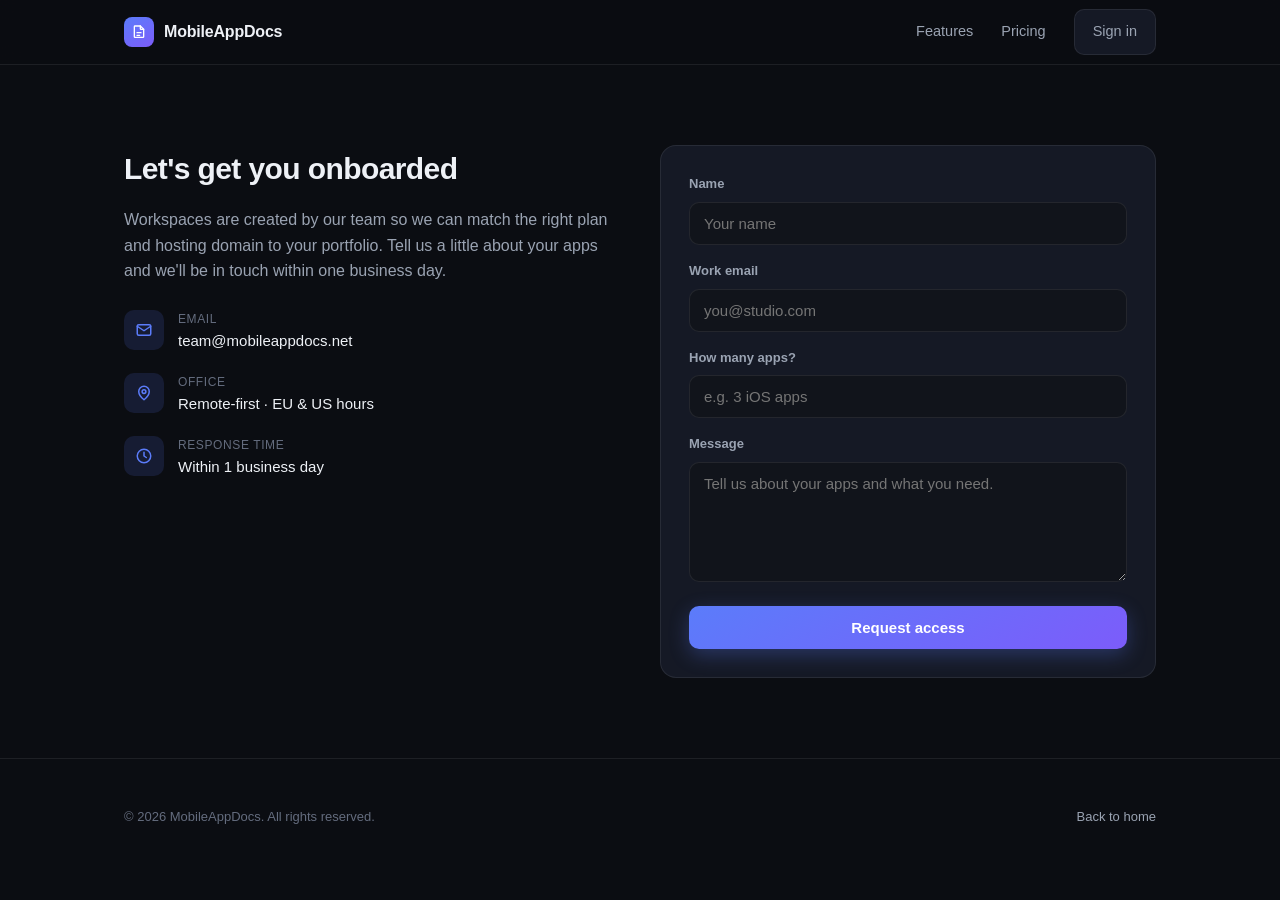
==== contact/index.html @ da7b7e93 "init: MobileAppDocs marketing site (apex)" ====
<!DOCTYPE html>
<html lang="en">
<head>
<meta charset="UTF-8">
<meta name="viewport" content="width=device-width, initial-scale=1">
<title>Contact &amp; request access — MobileAppDocs</title>
<link rel="stylesheet" href="/assets/style.css">
</head>
<body>

<nav class="nav">
  <div class="wrap nav-inner">
    <a class="brand" href="/">
      <span class="logo-mark"><svg width="16" height="16" viewBox="0 0 24 24" fill="none" stroke="#fff" stroke-width="2" stroke-linecap="round" stroke-linejoin="round"><path d="M14 3v4a1 1 0 001 1h4"/><path d="M6 3h8l5 5v11a1 1 0 01-1 1H6a1 1 0 01-1-1V4a1 1 0 011-1z"/><path d="M9 13h6M9 17h4"/></svg></span>
      MobileAppDocs
    </a>
    <div class="nav-links">
      <a href="/#features" class="hide-sm">Features</a>
      <a href="/#pricing" class="hide-sm">Pricing</a>
      <a class="btn" href="/login/">Sign in</a>
    </div>
  </div>
</nav>

<section>
  <div class="wrap">
    <div class="contact-grid">
      <div class="contact-info">
        <h2>Let's get you onboarded</h2>
        <p>Workspaces are created by our team so we can match the right plan and hosting domain to your portfolio. Tell us a little about your apps and we'll be in touch within one business day.</p>

        <div class="contact-item">
          <div class="ico"><svg width="18" height="18" viewBox="0 0 24 24" fill="none" stroke="currentColor" stroke-width="2" stroke-linecap="round" stroke-linejoin="round"><rect x="3" y="5" width="18" height="14" rx="2"/><path d="M3 7l9 6 9-6"/></svg></div>
          <div>
            <div class="lbl">Email</div>
            <div class="val">team@mobileappdocs.net</div>
          </div>
        </div>
        <div class="contact-item">
          <div class="ico"><svg width="18" height="18" viewBox="0 0 24 24" fill="none" stroke="currentColor" stroke-width="2" stroke-linecap="round" stroke-linejoin="round"><path d="M12 21s-7-5.5-7-11a7 7 0 0114 0c0 5.5-7 11-7 11z"/><circle cx="12" cy="10" r="2.5"/></svg></div>
          <div>
            <div class="lbl">Office</div>
            <div class="val">Remote-first · EU &amp; US hours</div>
          </div>
        </div>
        <div class="contact-item">
          <div class="ico"><svg width="18" height="18" viewBox="0 0 24 24" fill="none" stroke="currentColor" stroke-width="2" stroke-linecap="round" stroke-linejoin="round"><circle cx="12" cy="12" r="9"/><path d="M12 7v5l3 2"/></svg></div>
          <div>
            <div class="lbl">Response time</div>
            <div class="val">Within 1 business day</div>
          </div>
        </div>
      </div>

      <div class="contact-box">
        <div class="alert" id="alert" style="background:rgba(54,211,153,0.1);border-color:rgba(54,211,153,0.3);color:#7ce0b8;">Thanks — your request is in. We'll email you shortly.</div>
        <form id="contactForm" novalidate>
          <div class="field">
            <label for="name">Name</label>
            <input type="text" id="name" placeholder="Your name" required>
          </div>
          <div class="field">
            <label for="cemail">Work email</label>
            <input type="email" id="cemail" placeholder="you@studio.com" required>
          </div>
          <div class="field">
            <label for="apps">How many apps?</label>
            <input type="text" id="apps" placeholder="e.g. 3 iOS apps">
          </div>
          <div class="field">
            <label for="msg">Message</label>
            <textarea class="textarea" id="msg" placeholder="Tell us about your apps and what you need."></textarea>
          </div>
          <button type="submit" class="btn btn-primary btn-block">Request access</button>
        </form>
      </div>
    </div>
  </div>
</section>

<footer>
  <div class="wrap">
    <div class="foot-bottom" style="border:none;padding-top:0;">
      <span>© 2026 MobileAppDocs. All rights reserved.</span>
      <span><a href="/" style="color:var(--muted);">Back to home</a></span>
    </div>
  </div>
</footer>

<script>
  var form = document.getElementById('contactForm');
  var alertBox = document.getElementById('alert');
  form.addEventListener('submit', function (e) {
    e.preventDefault();
    var name = document.getElementById('name').value.trim();
    var email = document.getElementById('cemail').value.trim();
    if (!name || !email) { return; }
    alertBox.classList.add('show');
    form.reset();
    alertBox.scrollIntoView({ behavior: 'smooth', block: 'center' });
  });
</script>

</body>
</html>
---- assets/style.css ----
:root {
  --bg: #0b0d12;
  --bg-soft: #11141b;
  --panel: #151925;
  --panel-2: #1b2030;
  --line: rgba(255, 255, 255, 0.08);
  --line-soft: rgba(255, 255, 255, 0.05);
  --text: #eef1f6;
  --muted: #9aa3b2;
  --faint: #646c7e;
  --accent: #5b7cfa;
  --accent-2: #7c5cfa;
  --accent-soft: rgba(91, 124, 250, 0.14);
  --ok: #36d399;
  --radius: 14px;
  --maxw: 1080px;
  --font: -apple-system, BlinkMacSystemFont, "Segoe UI", Inter, Roboto, sans-serif;
}

* { box-sizing: border-box; }

html { scroll-behavior: smooth; }

body {
  margin: 0;
  font-family: var(--font);
  background: var(--bg);
  color: var(--text);
  line-height: 1.6;
  -webkit-font-smoothing: antialiased;
}

a { color: inherit; text-decoration: none; }

.wrap { max-width: var(--maxw); margin: 0 auto; padding: 0 24px; }

/* ---- nav ---- */
.nav {
  position: sticky;
  top: 0;
  z-index: 50;
  background: rgba(11, 13, 18, 0.82);
  backdrop-filter: saturate(140%) blur(12px);
  border-bottom: 1px solid var(--line);
}

.nav-inner {
  display: flex;
  align-items: center;
  justify-content: space-between;
  height: 64px;
}

.brand {
  display: flex;
  align-items: center;
  gap: 10px;
  font-weight: 700;
  font-size: 16px;
  letter-spacing: -0.2px;
}

.logo-mark {
  width: 30px;
  height: 30px;
  border-radius: 8px;
  background: linear-gradient(150deg, var(--accent), var(--accent-2));
  display: flex;
  align-items: center;
  justify-content: center;
  flex-shrink: 0;
}

.nav-links { display: flex; align-items: center; gap: 28px; }
.nav-links a { color: var(--muted); font-size: 14.5px; font-weight: 500; transition: color 0.15s; }
.nav-links a:hover { color: var(--text); }

.btn {
  display: inline-flex;
  align-items: center;
  justify-content: center;
  gap: 8px;
  border: 1px solid var(--line);
  background: var(--panel);
  color: var(--text);
  font-family: var(--font);
  font-size: 14.5px;
  font-weight: 600;
  padding: 10px 18px;
  border-radius: 10px;
  cursor: pointer;
  transition: background 0.15s, border-color 0.15s, transform 0.08s;
}

.btn:hover { background: var(--panel-2); }
.btn:active { transform: translateY(1px); }

.btn-primary {
  background: linear-gradient(150deg, var(--accent), var(--accent-2));
  border: none;
  color: #fff;
  box-shadow: 0 6px 20px rgba(91, 124, 250, 0.3);
}
.btn-primary:hover { filter: brightness(1.06); background: linear-gradient(150deg, var(--accent), var(--accent-2)); }

.btn-block { width: 100%; padding: 13px; font-size: 15px; }

/* ---- hero ---- */
.hero {
  position: relative;
  padding: 92px 0 72px;
  text-align: center;
  overflow: hidden;
}

.hero::before {
  content: "";
  position: absolute;
  top: -160px;
  left: 50%;
  width: 760px;
  height: 480px;
  transform: translateX(-50%);
  background: radial-gradient(closest-side, rgba(91, 124, 250, 0.18), transparent);
  pointer-events: none;
}

.pill {
  display: inline-flex;
  align-items: center;
  gap: 8px;
  font-size: 13px;
  font-weight: 600;
  color: var(--muted);
  background: var(--panel);
  border: 1px solid var(--line);
  padding: 6px 14px;
  border-radius: 999px;
  margin-bottom: 26px;
}

.pill .dot { width: 7px; height: 7px; border-radius: 50%; background: var(--ok); box-shadow: 0 0 8px var(--ok); }

h1 {
  font-size: 52px;
  line-height: 1.08;
  letter-spacing: -1.5px;
  margin: 0 auto 20px;
  max-width: 760px;
  font-weight: 800;
}

h1 .grad {
  background: linear-gradient(120deg, var(--accent), var(--accent-2));
  -webkit-background-clip: text;
  background-clip: text;
  -webkit-text-fill-color: transparent;
}

.sub {
  font-size: 19px;
  color: var(--muted);
  max-width: 600px;
  margin: 0 auto 34px;
}

.hero-cta { display: flex; gap: 12px; justify-content: center; flex-wrap: wrap; }

.hero-note { margin-top: 18px; font-size: 13px; color: var(--faint); }

/* ---- logos strip ---- */
.trust { padding: 36px 0; border-top: 1px solid var(--line-soft); border-bottom: 1px solid var(--line-soft); }
.trust-label { text-align: center; font-size: 12px; letter-spacing: 1.4px; text-transform: uppercase; color: var(--faint); margin-bottom: 20px; }
.trust-row { display: flex; flex-wrap: wrap; gap: 14px; justify-content: center; }
.trust-chip {
  font-size: 13px; font-weight: 600; color: var(--muted);
  border: 1px solid var(--line); border-radius: 8px; padding: 8px 16px; background: var(--bg-soft);
}

/* ---- sections ---- */
section { padding: 80px 0; }
.section-head { text-align: center; max-width: 620px; margin: 0 auto 52px; }
.section-head h2 { font-size: 34px; letter-spacing: -0.8px; margin: 0 0 14px; font-weight: 800; }
.section-head p { font-size: 17px; color: var(--muted); margin: 0; }

.grid { display: grid; grid-template-columns: repeat(3, 1fr); gap: 18px; }

.card {
  background: var(--panel);
  border: 1px solid var(--line);
  border-radius: var(--radius);
  padding: 26px;
}

.card .ico {
  width: 42px; height: 42px; border-radius: 11px;
  background: var(--accent-soft); color: var(--accent);
  display: flex; align-items: center; justify-content: center;
  margin-bottom: 16px;
}

.card h3 { font-size: 17px; margin: 0 0 8px; font-weight: 700; }
.card p { font-size: 14.5px; color: var(--muted); margin: 0; }

/* ---- steps ---- */
.steps { display: grid; grid-template-columns: repeat(3, 1fr); gap: 18px; counter-reset: step; }
.step { padding: 26px; border: 1px solid var(--line); border-radius: var(--radius); background: var(--bg-soft); position: relative; }
.step::before {
  counter-increment: step; content: counter(step);
  display: flex; align-items: center; justify-content: center;
  width: 32px; height: 32px; border-radius: 9px; margin-bottom: 14px;
  background: linear-gradient(150deg, var(--accent), var(--accent-2)); color: #fff; font-weight: 700; font-size: 15px;
}
.step h3 { font-size: 16px; margin: 0 0 7px; }
.step p { font-size: 14px; color: var(--muted); margin: 0; }

/* ---- pricing ---- */
.prices { display: grid; grid-template-columns: repeat(3, 1fr); gap: 18px; align-items: stretch; }
.price {
  border: 1px solid var(--line); border-radius: var(--radius); padding: 30px; background: var(--panel);
  display: flex; flex-direction: column;
}
.price.feature { border-color: var(--accent); box-shadow: 0 12px 40px rgba(91, 124, 250, 0.16); position: relative; }
.price .tag { position: absolute; top: 18px; right: 18px; font-size: 11px; font-weight: 700; letter-spacing: 0.6px; text-transform: uppercase; color: var(--accent); background: var(--accent-soft); padding: 4px 10px; border-radius: 999px; }
.price .name { font-size: 14px; font-weight: 700; letter-spacing: 0.4px; text-transform: uppercase; color: var(--muted); }
.price .amt { font-size: 40px; font-weight: 800; letter-spacing: -1px; margin: 12px 0 4px; }
.price .amt span { font-size: 15px; font-weight: 500; color: var(--faint); }
.price .desc { font-size: 14px; color: var(--muted); margin: 0 0 20px; min-height: 40px; }
.price ul { list-style: none; padding: 0; margin: 0 0 24px; flex: 1; }
.price li { font-size: 14px; color: var(--muted); padding: 7px 0 7px 26px; position: relative; }
.price li::before { content: "✓"; position: absolute; left: 0; color: var(--ok); font-weight: 700; }

/* ---- cta band ---- */
.band { text-align: center; padding: 76px 0; }
.band h2 { font-size: 34px; letter-spacing: -0.8px; margin: 0 0 14px; font-weight: 800; }
.band p { font-size: 17px; color: var(--muted); margin: 0 0 28px; }

/* ---- footer ---- */
footer { border-top: 1px solid var(--line); padding: 48px 0 60px; }
.foot-top { display: flex; justify-content: space-between; gap: 40px; flex-wrap: wrap; margin-bottom: 36px; }
.foot-brand { max-width: 280px; }
.foot-brand p { font-size: 14px; color: var(--muted); margin: 14px 0 0; }
.foot-cols { display: flex; gap: 64px; flex-wrap: wrap; }
.foot-col h4 { font-size: 12px; letter-spacing: 1px; text-transform: uppercase; color: var(--faint); margin: 0 0 14px; }
.foot-col a { display: block; font-size: 14px; color: var(--muted); padding: 5px 0; transition: color 0.15s; }
.foot-col a:hover { color: var(--text); }
.foot-bottom { display: flex; justify-content: space-between; gap: 16px; flex-wrap: wrap; padding-top: 28px; border-top: 1px solid var(--line-soft); font-size: 13px; color: var(--faint); }

/* ---- auth pages ---- */
.auth-shell { min-height: 100vh; display: flex; align-items: center; justify-content: center; padding: 40px 24px; }
.auth-card { width: 100%; max-width: 400px; }
.auth-card .brand { justify-content: center; margin-bottom: 28px; }
.auth-box { background: var(--panel); border: 1px solid var(--line); border-radius: 16px; padding: 32px; }
.auth-box h1 { font-size: 23px; letter-spacing: -0.4px; text-align: center; margin: 0 0 6px; }
.auth-box .lead { text-align: center; color: var(--muted); font-size: 14.5px; margin: 0 0 26px; }
.field { margin-bottom: 16px; }
.field label { display: block; font-size: 13px; font-weight: 600; color: var(--muted); margin-bottom: 7px; }
.field input {
  width: 100%; background: var(--bg-soft); border: 1px solid var(--line); border-radius: 10px;
  color: var(--text); font-family: var(--font); font-size: 15px; padding: 12px 14px; outline: none;
  transition: border-color 0.15s;
}
.field input:focus { border-color: var(--accent); }
.row-between { display: flex; align-items: center; justify-content: space-between; margin-bottom: 22px; font-size: 13.5px; }
.row-between label { display: flex; align-items: center; gap: 7px; color: var(--muted); cursor: pointer; }
.row-between a { color: var(--accent); font-weight: 600; }
.auth-alt { text-align: center; font-size: 14px; color: var(--muted); margin-top: 22px; }
.auth-alt a { color: var(--accent); font-weight: 600; }
.alert {
  display: none; background: rgba(255, 99, 99, 0.1); border: 1px solid rgba(255, 99, 99, 0.3);
  color: #ff9a9a; font-size: 13.5px; border-radius: 10px; padding: 11px 14px; margin-bottom: 18px;
}
.alert.show { display: block; }
.legal-foot { text-align: center; margin-top: 24px; font-size: 12.5px; color: var(--faint); }
.legal-foot a { color: var(--muted); }

/* ---- contact ---- */
.contact-grid { display: grid; grid-template-columns: 1fr 1fr; gap: 40px; align-items: start; }
.contact-info h2 { font-size: 30px; letter-spacing: -0.6px; margin: 0 0 14px; }
.contact-info p { font-size: 16px; color: var(--muted); margin: 0 0 26px; }
.contact-item { display: flex; gap: 14px; margin-bottom: 20px; }
.contact-item .ico { width: 40px; height: 40px; border-radius: 10px; background: var(--accent-soft); color: var(--accent); display: flex; align-items: center; justify-content: center; flex-shrink: 0; }
.contact-item .lbl { font-size: 12px; text-transform: uppercase; letter-spacing: 0.6px; color: var(--faint); }
.contact-item .val { font-size: 15px; color: var(--text); font-weight: 500; }
.contact-box { background: var(--panel); border: 1px solid var(--line); border-radius: 16px; padding: 28px; }
.textarea { width: 100%; min-height: 120px; resize: vertical; background: var(--bg-soft); border: 1px solid var(--line); border-radius: 10px; color: var(--text); font-family: var(--font); font-size: 15px; padding: 12px 14px; outline: none; }
.textarea:focus { border-color: var(--accent); }

/* ---- doc pages (privacy/support) ---- */
.doc { max-width: 720px; margin: 0 auto; padding: 56px 24px 80px; }
.doc h1 { font-size: 30px; letter-spacing: -0.6px; }
.doc h2 { font-size: 18px; margin-top: 34px; }
.doc p, .doc li { font-size: 15px; color: var(--muted); }
.doc a { color: var(--accent); }

@media (max-width: 860px) {
  h1 { font-size: 38px; }
  .grid, .steps, .prices { grid-template-columns: 1fr; }
  .contact-grid { grid-template-columns: 1fr; }
  .nav-links .hide-sm { display: none; }
}
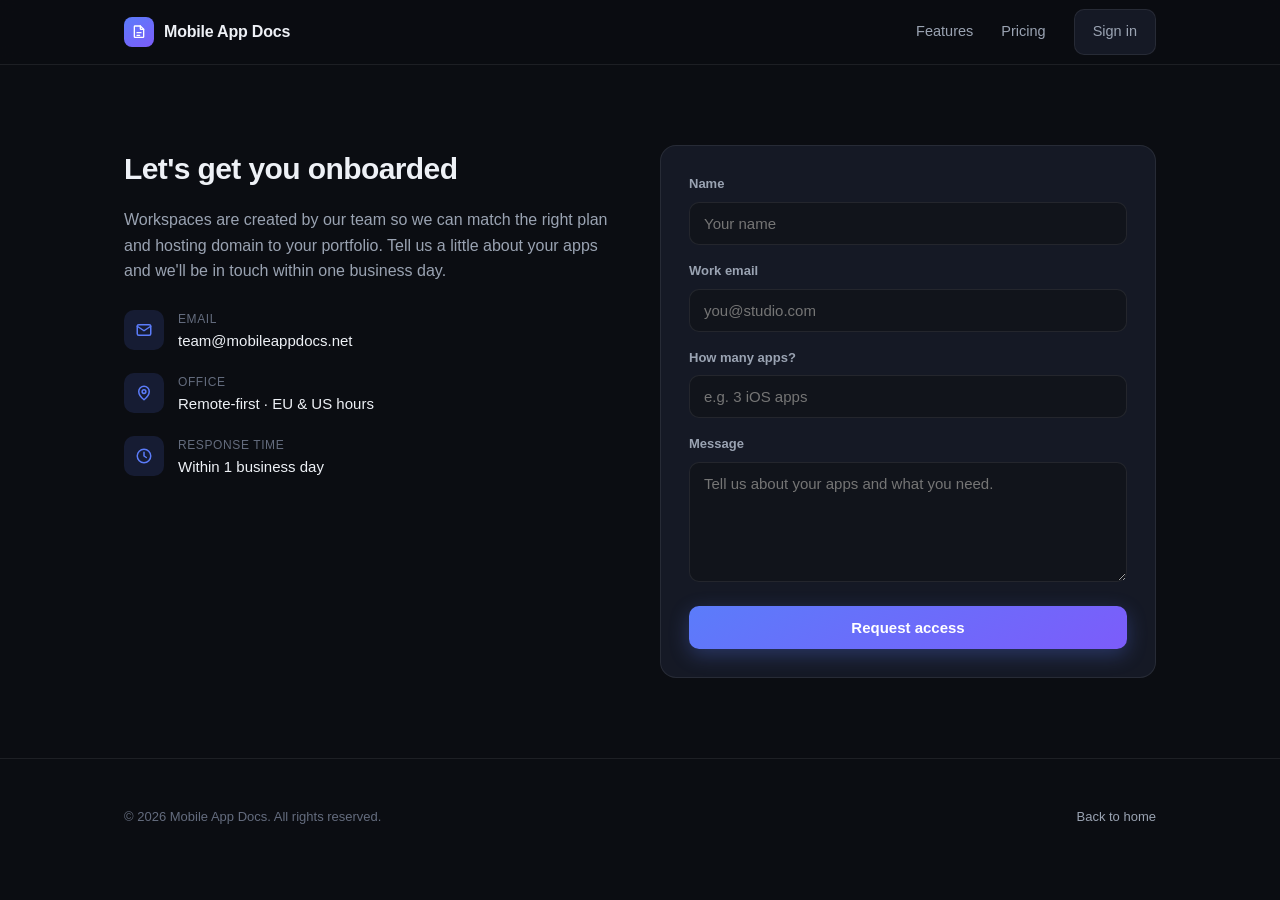
==== commit b9494d30: "style: brand name spaced as Mobile App Docs" ====
--- a/contact/index.html
+++ b/contact/index.html
@@ -3,7 +3,7 @@
 <head>
 <meta charset="UTF-8">
 <meta name="viewport" content="width=device-width, initial-scale=1">
-<title>Contact &amp; request access — MobileAppDocs</title>
+<title>Contact &amp; request access — Mobile App Docs</title>
 <link rel="stylesheet" href="/assets/style.css">
 </head>
 <body>
@@ -12,7 +12,7 @@
   <div class="wrap nav-inner">
     <a class="brand" href="/">
       <span class="logo-mark"><svg width="16" height="16" viewBox="0 0 24 24" fill="none" stroke="#fff" stroke-width="2" stroke-linecap="round" stroke-linejoin="round"><path d="M14 3v4a1 1 0 001 1h4"/><path d="M6 3h8l5 5v11a1 1 0 01-1 1H6a1 1 0 01-1-1V4a1 1 0 011-1z"/><path d="M9 13h6M9 17h4"/></svg></span>
-      MobileAppDocs
+      Mobile App Docs
     </a>
     <div class="nav-links">
       <a href="/#features" class="hide-sm">Features</a>
@@ -81,7 +81,7 @@
 <footer>
   <div class="wrap">
     <div class="foot-bottom" style="border:none;padding-top:0;">
-      <span>© 2026 MobileAppDocs. All rights reserved.</span>
+      <span>© 2026 Mobile App Docs. All rights reserved.</span>
       <span><a href="/" style="color:var(--muted);">Back to home</a></span>
     </div>
   </div>
